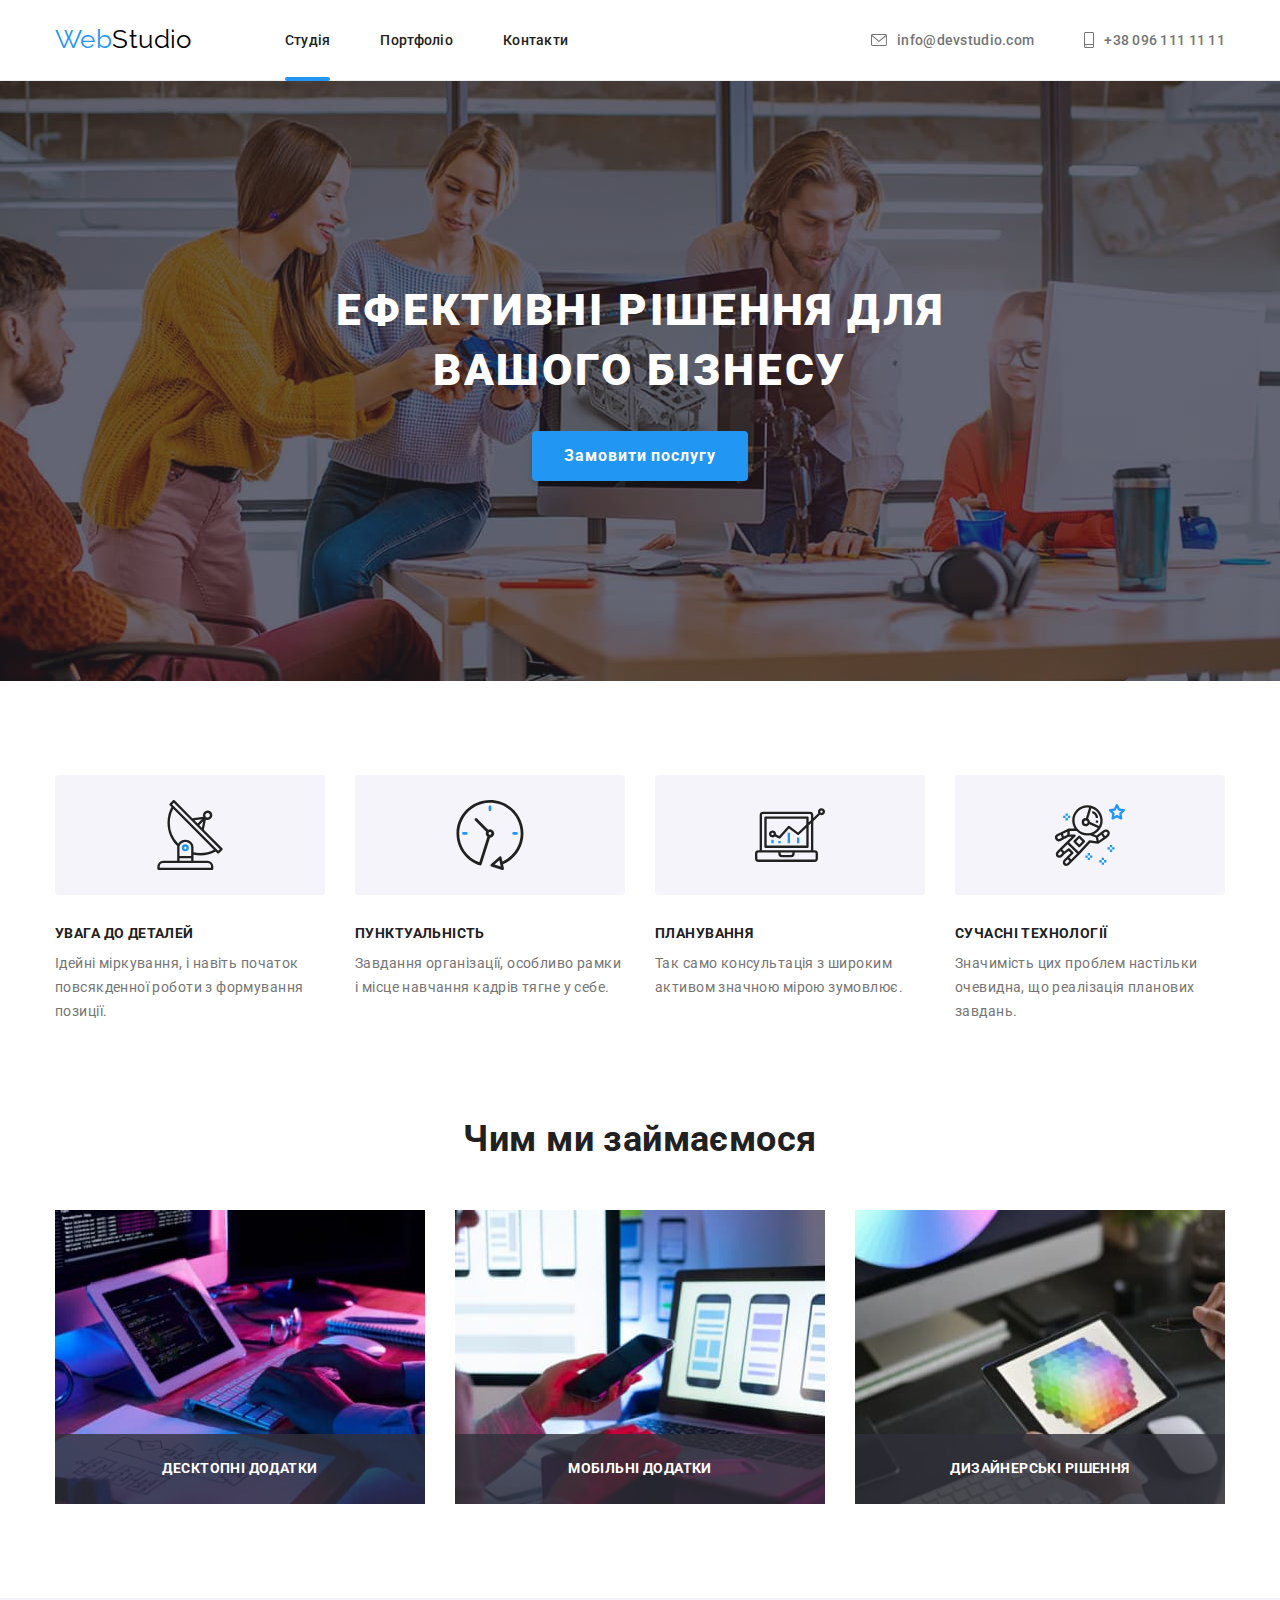
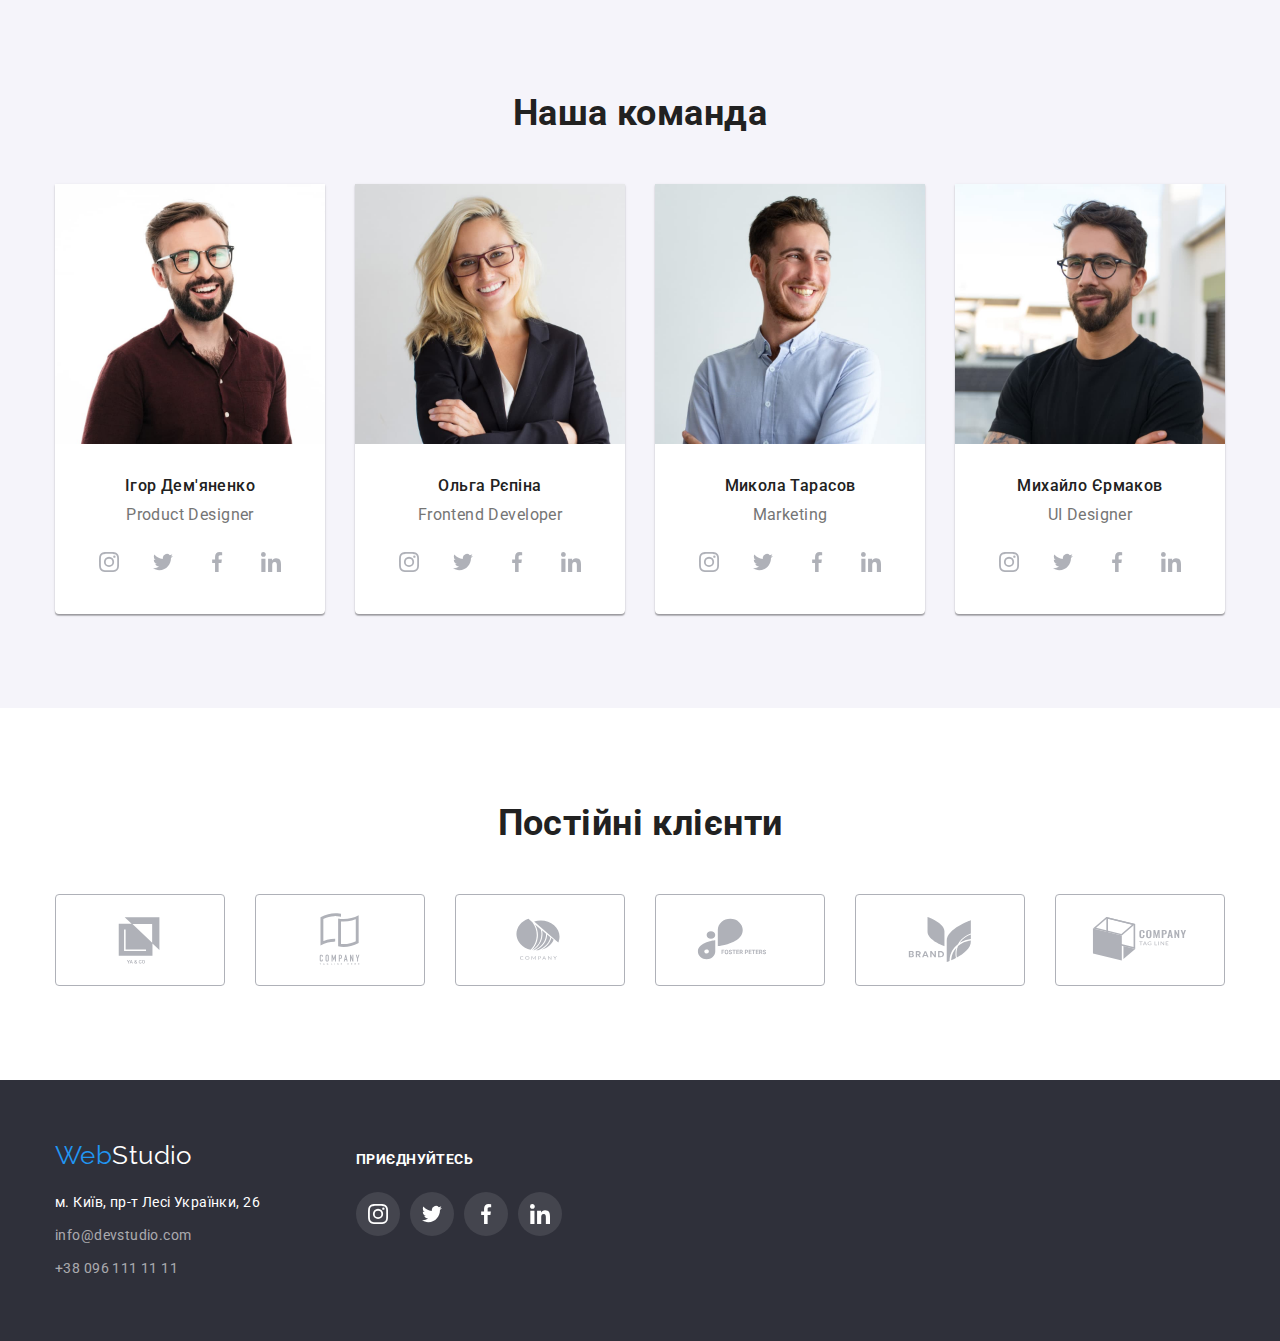
==== index.html @ 9f44be75 "hw-05" ====
<!DOCTYPE html>
<html lang="uk">
  <head>
    <link
      href="https://fonts.googleapis.com/css2?family=Raleway:wght@700&family=Roboto:wght@400;500;700;900&display=swap"
      rel="stylesheet"
    />

    <meta charset="UTF-8" />
    <meta http-equiv="X-UA-Compatible" content="IE=edge" />
    <meta name="viewport" content="width=device-width, initial-scale=1.0" />
    <title>Студія</title>

    <link
      rel="stylesheet"
      href="https://cdnjs.cloudflare.com/ajax/libs/modern-normalize/1.1.0/modern-normalize.min.css"
    />
    <link rel="stylesheet" href="./css/styles.css" />
  </head>

  <body>
    <!-- HEADER -->
    <header class="header">
      <div class="container">
        <nav class="main-nav">
          <a href="/" class="logo"><span class="logo-blue-part">Web</span>Studio</a>
          <ul class="site-nav list">
            <li class="nav-item">
              <a href="./index.html" class="header-menu current">Студія</a>
            </li>
            <li class="nav-item">
              <a href="./portfolio.html" class="header-menu">Портфоліо</a>
            </li>
            <li class="item">
              <a href="#" class="header-menu">Контакти</a>
            </li>
          </ul>
        </nav>

        <ul class="list header-contacts">
          <li class="item">
            <a href="mailto:info@devstudio.com" class="contact-mail link">
              <svg class="icon" width="16" height="12">
                <use href="./images/icons.svg#envelope"></use>
              </svg>
              info@devstudio.com
            </a>
          </li>

          <li class="item">
            <a href="tel:+380961111111" class="contact-phone link">
              <svg class="icon" width="10" height="16">
                <use href="./images/icons.svg#smartphone"></use>
              </svg>
              +38 096 111 11 11
            </a>
          </li>
        </ul>
      </div>
    </header>

    <main>
      <!-- HERO -->
      <section class="hero">
        <div class="container">
          <h1 class="hero-title">Ефективні рішення для<br />вашого бізнесу</h1>
          <button type="button" class="hero-btn" data-modal-open>Замовити послугу</button>
        </div>
      </section>

      <!-- ADVANTAGES -->
      <section class="advantages section">
        <div class="container">
          <h2 class="visually-hidden">Переваги</h2>

          <ul class="list">
            <li class="advantages-unit">
              <div class="icon-field">
                <svg width="70" height="70">
                  <use href="./images/icons.svg#antenna"></use>
                </svg>
              </div>
              <h3 class="advantages-title">УВАГА ДО ДЕТАЛЕЙ</h3>
              <p class="advantages-description">
                Ідейні міркування, і навіть початок повсякденної роботи з формування позиції.
              </p>
            </li>

            <li class="advantages-unit">
              <div class="icon-field">
                <svg width="70" height="70">
                  <use href="./images/icons.svg#clock"></use>
                </svg>
              </div>
              <h3 class="advantages-title">ПУНКТУАЛЬНІСТЬ</h3>
              <p class="advantages-description">
                Завдання організації, особливо рамки і місце навчання кадрів тягне у себе.
              </p>
            </li>

            <li class="advantages-unit">
              <div class="icon-field">
                <svg width="70" height="70">
                  <use href="./images/icons.svg#diagram"></use>
                </svg>
              </div>
              <h3 class="advantages-title">ПЛАНУВАННЯ</h3>
              <p class="advantages-description">
                Так само консультація з широким активом значною мірою зумовлює.
              </p>
            </li>

            <li class="advantages-unit">
              <div class="icon-field">
                <svg width="70" height="70">
                  <use href="./images/icons.svg#astronaut"></use>
                </svg>
              </div>
              <h3 class="advantages-title">СУЧАСНІ ТЕХНОЛОГІЇ</h3>
              <p class="advantages-description">
                Значимість цих проблем настільки очевидна, що реалізація планових завдань.
              </p>
            </li>
          </ul>
        </div>
      </section>

      <!-- ABOUT -->
      <section class="about section">
        <div class="container">
          <h2 class="title">Чим ми займаємося</h2>

          <ul class="list">
            <li class="about-unit">
              <img
                class="about-picture"
                src="./images/developer.jpg"
                alt="Написання кода по алгоритму"
                width="370"
                height="294"
              />
              <div class="about-decoration">
                <h3 class="decoration-title">Десктопні додатки</h3>
              </div>
            </li>

            <li class="about-unit">
              <img
                class="about-picture"
                src="./images/mobile-application-development.jpg"
                alt="Розробка мобільного додатка"
                width="370"
                height="294"
              />
              <div class="about-decoration">
                <h3 class="decoration-title">Мобільні додатки</h3>
              </div>
            </li>

            <li class="about-unit">
              <img
                class="about-picture"
                src="./images/color-palette.jpg"
                alt="Палітра кольорів на планшеті"
                width="370"
                height="294"
              />
              <div class="about-decoration">
                <h3 class="decoration-title">Дизайнерські рішення</h3>
              </div>
            </li>
          </ul>
        </div>
      </section>

      <!-- STAFF -->
      <section class="staff section">
        <div class="container">
          <h2 class="title">Наша команда</h2>

          <ul class="list">
            <li class="staff-unit">
              <img
                class="picture"
                src="./images/igor-demianenko.jpg"
                alt="Ігор Дем'яненко"
                width="270"
                height="260"
              />
              <div class="content">
                <h3 class="staff-name">Ігор Дем'яненко</h3>
                <p class="staff-role">Product Designer</p>

                <ul class="staff-icon">
                  <li>
                    <a href="#" rel="noreferrer noopener nofollow" class="icon">
                      <svg width="20" height="20">
                        <use href="./images/icons.svg#instagram"></use>
                      </svg>
                    </a>
                  </li>

                  <li>
                    <a href="#" rel="noreferrer noopener nofollow" class="icon">
                      <svg width="20" height="20">
                        <use href="./images/icons.svg#twitter"></use>
                      </svg>
                    </a>
                  </li>

                  <li>
                    <a href="#" rel="noreferrer noopener nofollow" class="icon">
                      <svg width="20" height="20">
                        <use href="./images/icons.svg#facebook"></use>
                      </svg>
                    </a>
                  </li>

                  <li>
                    <a href="#" rel="noreferrer noopener nofollow" class="icon">
                      <svg width="20" height="20">
                        <use href="./images/icons.svg#linkedin"></use>
                      </svg>
                    </a>
                  </li>
                </ul>
              </div>
            </li>

            <li class="staff-unit">
              <img
                class="picture"
                src="./images/olga-repina.jpg"
                alt="Ольга Рєпіна"
                width="270"
                height="260"
              />
              <div class="content">
                <h3 class="staff-name">Ольга Рєпіна</h3>
                <p class="staff-role">Frontend Developer</p>

                <ul class="staff-icon">
                  <li>
                    <a href="#" rel="noreferrer noopener nofollow" class="icon">
                      <svg width="20" height="20">
                        <use href="./images/icons.svg#instagram"></use>
                      </svg>
                    </a>
                  </li>

                  <li>
                    <a href="#" rel="noreferrer noopener nofollow" class="icon">
                      <svg width="20" height="20">
                        <use href="./images/icons.svg#twitter"></use>
                      </svg>
                    </a>
                  </li>

                  <li>
                    <a href="#" rel="noreferrer noopener nofollow" class="icon">
                      <svg width="20" height="20">
                        <use href="./images/icons.svg#facebook"></use>
                      </svg>
                    </a>
                  </li>

                  <li>
                    <a href="#" rel="noreferrer noopener nofollow" class="icon">
                      <svg width="20" height="20">
                        <use href="./images/icons.svg#linkedin"></use>
                      </svg>
                    </a>
                  </li>
                </ul>
              </div>
            </li>

            <li class="staff-unit">
              <img
                class="picture"
                src="./images/mykola-tarasov.jpg"
                alt="Микола Тарасов"
                width="270"
                height="260"
              />
              <div class="content">
                <h3 class="staff-name">Микола Тарасов</h3>
                <p class="staff-role">Marketing</p>

                <ul class="staff-icon">
                  <li>
                    <a href="#" rel="noreferrer noopener nofollow" class="icon">
                      <svg width="20" height="20">
                        <use href="./images/icons.svg#instagram"></use>
                      </svg>
                    </a>
                  </li>

                  <li>
                    <a href="#" rel="noreferrer noopener nofollow" class="icon">
                      <svg width="20" height="20">
                        <use href="./images/icons.svg#twitter"></use>
                      </svg>
                    </a>
                  </li>

                  <li>
                    <a href="#" rel="noreferrer noopener nofollow" class="icon">
                      <svg width="20" height="20">
                        <use href="./images/icons.svg#facebook"></use>
                      </svg>
                    </a>
                  </li>

                  <li>
                    <a href="#" rel="noreferrer noopener nofollow" class="icon">
                      <svg width="20" height="20">
                        <use href="./images/icons.svg#linkedin"></use>
                      </svg>
                    </a>
                  </li>
                </ul>
              </div>
            </li>

            <li class="staff-unit">
              <img
                class="picture"
                src="./images/mykhailo-ermakov.jpg"
                alt="Михайло Єрмаков"
                width="270"
                height="260"
              />
              <div class="content">
                <h3 class="staff-name">Михайло Єрмаков</h3>
                <p class="staff-role">UI Designer</p>

                <ul class="staff-icon">
                  <li>
                    <a href="#" rel="noreferrer noopener nofollow" class="icon">
                      <svg width="20" height="20">
                        <use href="./images/icons.svg#instagram"></use>
                      </svg>
                    </a>
                  </li>

                  <li>
                    <a href="#" rel="noreferrer noopener nofollow" class="icon">
                      <svg width="20" height="20">
                        <use href="./images/icons.svg#twitter"></use>
                      </svg>
                    </a>
                  </li>

                  <li>
                    <a href="#" rel="noreferrer noopener nofollow" class="icon">
                      <svg width="20" height="20">
                        <use href="./images/icons.svg#facebook"></use>
                      </svg>
                    </a>
                  </li>

                  <li>
                    <a href="#" rel="noreferrer noopener nofollow" class="icon">
                      <svg width="20" height="20">
                        <use href="./images/icons.svg#linkedin"></use>
                      </svg>
                    </a>
                  </li>
                </ul>
              </div>
            </li>
          </ul>
        </div>
      </section>

      <!-- CLIENTS -->
      <section class="clients-section section">
        <div class="container">
          <h2 class="title">Постійні клієнти</h2>
          <ul class="clients">
            <li class="client-icon">
              <a href="#" rel="noreferrer noopener nofollow" class="icon-link">
                <svg class="icon" width="106" height="60">
                  <use href="./images/icons.svg#client-one"></use>
                </svg>
              </a>
            </li>
            <li class="client-icon">
              <a href="#" rel="noreferrer noopener nofollow" class="icon-link">
                <svg class="icon" width="106" height="60">
                  <use href="./images/icons.svg#client-two"></use>
                </svg>
              </a>
            </li>
            <li class="client-icon">
              <a href="#" rel="noreferrer noopener nofollow" class="icon-link">
                <svg class="icon" width="106" height="60">
                  <use href="./images/icons.svg#client-three"></use>
                </svg>
              </a>
            </li>
            <li class="client-icon">
              <a href="#" rel="noreferrer noopener nofollow" class="icon-link">
                <svg class="icon" width="106" height="60">
                  <use href="./images/icons.svg#client-four"></use>
                </svg>
              </a>
            </li>
            <li class="client-icon">
              <a href="#" rel="noreferrer noopener nofollow" class="icon-link">
                <svg class="icon" width="106" height="60">
                  <use href="./images/icons.svg#client-five"></use>
                </svg>
              </a>
            </li>
            <li class="client-icon">
              <a href="#" rel="noreferrer noopener nofollow" class="icon-link">
                <svg class="icon" width="106" height="60">
                  <use href="./images/icons.svg#client-six"></use>
                </svg>
              </a>
            </li>
          </ul>
        </div>
      </section>
    </main>

    <!-- FOOTER -->
    <footer class="footer">
      <div class="container">
        <div>
          <a href="/" class="logo"><span class="logo-blue-part">Web</span>Studio</a>
          <address>
            <ul class="list footer-contacts">
              <li class="item">
                <a href="#" class="footer-location">м. Київ, пр-т Лесі Українки, 26</a>
              </li>
              <li class="item">
                <a href="mailto:info@devstudio.com" class="footer-mail">info@devstudio.com</a>
              </li>
              <li class="item">
                <a href="tel:+380961111111" class="footer-phone">+38 096 111 11 11</a>
              </li>
            </ul>
          </address>
        </div>

        <div class="join-us">
          <p class="join">приєднуйтесь</p>

          <ul class="footer-icons">
            <li>
              <a href="#" rel="noreferrer noopener nofollow" class="join-icon">
                <svg width="20" height="20">
                  <use href="./images/icons.svg#instagram"></use>
                </svg>
              </a>
            </li>

            <li>
              <a href="#" rel="noreferrer noopener nofollow" class="join-icon">
                <svg width="20" height="20">
                  <use href="./images/icons.svg#twitter"></use>
                </svg>
              </a>
            </li>

            <li>
              <a href="#" rel="noreferrer noopener nofollow" class="join-icon">
                <svg width="20" height="20">
                  <use href="./images/icons.svg#facebook"></use>
                </svg>
              </a>
            </li>

            <li>
              <a href="#" rel="noreferrer noopener nofollow" class="join-icon">
                <svg width="20" height="20">
                  <use href="./images/icons.svg#linkedin"></use>
                </svg>
              </a>
            </li>
          </ul>
        </div>
      </div>
    </footer>

    <!-- BACKDROP -->

    <div class="backdrop is-hidden" data-modal>
      <div class="modal">
        <button type="button" data-modal-close class="modal-btn">
          <svg class="close-cross" width="11" height="11">
            <use href="./images/icons.svg#close-cross"></use>
          </svg>
        </button>
      </div>
    </div>

    <!-- JS-SCRIPT -->

    <script src="./js/modal.js"></script>
  </body>
</html>
---- css/styles.css ----
:root {
    --main-text-color: #757575;
    --secondary-text-color: #212121;
    --border-color: #ECECEC;
    --color-in-action: #2196F3;
    --ftr-background-color: #2F303A;
    --hero-button-action-background-color: #188CE8;
    --white-color: #FFFFFF;
    --black-color: #000000;
    --main-background-color: #F5F4FA;
    --ftr-contact-text-color: rgba(255, 255, 255, 0.6);
    --project-border-color: #EEEEEE;
    --icons-grey: #AFB1B8;

    --timing-function: cubic-bezier(0.4, 0, 0.2, 1);
    }

body {
    font-family: 'Roboto', 'Helvetica Neue', 'Verdana', 'Tahoma', sans-serif;
    color: var(--secondary-text-color);
    font-size: 14px;
    letter-spacing: 0.03em;
    background-color: var(--white-color);
}

h1,
h2,
h3,
p,
ul {
    margin: 0;padding: 0;
}

.container {
    width: 1200px;

    margin-left: auto;
    margin-right: auto;
    padding-left: 15px;
    padding-right: 15px;
}

.section {
    padding-top: 94px;
    padding-bottom: 94px;
}

.list {
    list-style: none;
}

.backdrop {
    position: fixed;

    top: 0;
    left: 0;

    width: 100%;
    height: 100%;

    background-color: rgba(0, 0, 0, 0.2);

    transition: opacity 400ms var(--timing-function);

    opacity: 1;
}

.backdrop.is-hidden {
    opacity: 0;
    pointer-events: none;
}

.backdrop.is-hidden .modal {
    transform: translate(-50%, -50%) rotate(-180deg) scale(0);
}

.modal {
    position: absolute;

    top: 50%;
    left: 50%;

    width: 528px;
    height: 581px;

    background-color: var(--white-color);

    box-shadow: 0px 1px 3px rgba(0, 0, 0, 0.12), 0px 1px 1px rgba(0, 0, 0, 0.14), 0px 2px 1px rgba(0, 0, 0, 0.2);
    border-radius: 4px;

    transform: translate(-50%, -50%) rotate(0) scale(1);
    transition: transform 400ms var(--timing-function);
}

.modal-btn {
    position: absolute;

    top: 8px;
    right: 8px;

    width: 30px;
    height: 30px;

    cursor: pointer;

    border-radius: 50%;
    border-width: 1px;
    background-color: #fff;
    border-color: rgba(0, 0, 0, 0.1);
}

.close-cross {
    position: absolute;

    top: 50%;
    left: 50%;
    transform: translate(-50%, -50%);

    fill: var(--black-color);

    transition: fill 250ms var(--timing-function);
}

.close-cross:hover,
.close-cross:focus {
    fill: var(--color-in-action);
}

.header {
    border-bottom: 1px solid var(--border-color);
}

.header .logo {
    margin-right: 93px;
    padding-top: 24px;
    padding-bottom: 25px;
}


.logo {
    font-family: 'Raleway', sans-serif;
    font-size: 26px;
    line-height: 1.17;
    text-decoration: none;
    color: var(--black-color);
}

.logo-blue-part {
    color: var(--color-in-action);
}

.site-nav {
    display: flex;
}

.nav-item {
    position: relative;
}

.site-nav .nav-item:not(:last-child) {
    margin-right: 50px;
}

.header-menu {
    display: block;
    padding-top: 32px;
    padding-bottom: 32px;

    text-decoration: none;
    font-weight: 500;
    line-height: 1.17;
    letter-spacing: 0.02em;
    color: var(--secondary-text-color);

    transition: color 250ms var(--timing-function);
}

.header-menu:hover,
.header-menu:focus {
    color: var(--color-in-action);
    }

.current:visited {
    color: var(--color-in-action);
}

.nav-item .current::after {
    content: '';

    position: absolute;

    bottom: -1px;
    left: 0;

    width: 100%;
    height: 4px;

    border-radius: 2px;

    background-color: var(--color-in-action);
}

.header .container,
.main-nav {
    display: flex;
    align-items: center;
}

.header-contacts {
    display: flex;
    margin-left: auto;
}

.header-contacts .link {
    display: flex;
    align-items: center;

    color: var(--main-text-color);

    text-decoration: none;
    font-weight: 500;
    line-height: 1.17;
    letter-spacing: 0.02em;

    transition: color 250ms var(--timing-function);
}

.header-contacts .item + .item {
    margin-left: 50px;
}

.header-contacts .link:hover,
.header-contacts .link:focus {
    color: var(--color-in-action);

}

.header-contacts .icon {
    margin-right: 10px;
    fill: currentColor;
}

.footer {
    padding-top: 60px;
    padding-bottom: 60px;

    background-color: var(--ftr-background-color);
}

.footer .container {
    display: flex;

    align-items: baseline;
}

.footer .logo,
.footer-location,
.footer-mail{
    display: block;
}

.footer .logo {
    margin-bottom: 20px;

    color: var(--white-color);
}

.footer-location,
.footer-mail {
    margin-bottom: 9px;
}

.footer-contacts {
    line-height: 1.71;
    width: 231px;

}

.footer-location,
.footer-mail,
.footer-phone {
    text-decoration: none;
    color: var(--white-color);
    font-style: normal;

    transition: color 250ms var(--timing-function);
}

.footer-mail,
.footer-phone {
    color: var(--ftr-contact-text-color);
}

.footer-location:hover, .footer-location:focus,
.footer-mail:hover, .footer-mail:focus,
.footer-phone:hover, .footer-phone:focus {
    color: var(--color-in-action);
}

.join-us {
    margin-left: 70px;
}

.footer .join {
    font-weight: 700;
    line-height: 1.7;
    color: var(--white-color);
    text-transform: uppercase;

    margin-bottom: 20px;
}

.footer-icons {
    display: flex;
    gap: 10px;

    justify-content: center;

    list-style: none;
    margin: 0;
}

.footer-icons .join-icon {
    display: flex;

    align-items: center;
    justify-content: center;

    fill: var(--white-color);

    background-color: rgba(255, 255, 255, 0.1);

    width: 44px;
    height: 44px;
    border-radius: 50%;

    transition: background-color 250ms var(--timing-function);
}



.footer-icons .join-icon:hover,
.footer-icons .join-icon:focus {
    background-color: var(--color-in-action);

    width: 44px;
    height: 44px;

    fill: var(--white-color);
}

.hero {
    height: 600px;
    max-width: 1600px;

    padding-top: 200px;
    padding-bottom: 200px;

    margin: 0 auto;

    background-color: #C4C4C4;

    background-image: linear-gradient(to right, rgba(47, 48, 58, 0.4), rgba(47, 48, 58, 0.4)), url('../images/hero-image.jpg');
    background-repeat: no-repeat;
    background-size: cover;
    background-position: center;

    text-align: center;
}

.hero-title {
    margin-top: 0;
    margin-bottom: 30px;

    color: var(--white-color);
    font-weight: 900;
    font-size: 44px;
    line-height: 1.36;
    letter-spacing: 0.06em;
    text-transform: uppercase;
}

.hero-btn {
    display: flex;

    justify-content: center;
    align-items: center;

    width: 216px;
    height: 50px;

    border-radius: 4px;
    border: none;

    margin-left: auto;
    margin-right: auto;

    font-family: inherit;
    cursor: pointer;
    color: var(--white-color);
    font-weight: 700;
    font-size: 16px;
    line-height: 1.88;
    letter-spacing: 0.06em;

    background-color: var(--color-in-action);
    box-shadow: 0px 4px 4px rgba(0, 0, 0, 0.15);

    transition: background-color 250ms var(--timing-function);
}

.hero-btn:hover,
.hero-btn:focus {
    background-color: var(--hero-button-action-background-color);
}

.title {
    color: var(--secondary-text-color);
    font-weight: 700;
    font-size: 36px;
    line-height: 1.17;
    text-align: center;
}

.visually-hidden {
    position: absolute;
    width: 1px;
    height: 1px;
    margin: -1px;
    border: 0;
    padding: 0;
    clip: rect(0 0 0 0);
    overflow: hidden;
}

.advantages {
    padding-bottom: 0;
}

.advantages .list,
.projects-container .list,
.about .list,
.staff .list {
    display: flex;

    gap: 30px;
}

.advantages-unit,
.staff-unit {
    flex-basis: calc((100% - 90px) / 4);
}

.advantages-unit .icon-field {
    display: flex;

    justify-content: center;
    align-items: center;

    width: 270px;
    height: 120px;

    margin-bottom: 30px;


    background: var(--main-background-color);
    border-radius: 4px;
}

.advantages-title {
    margin-bottom: 10px;

    color: var(--secondary-text-color);
    font-weight: 700;
    line-height: 1.17;
    font-size: 14px;
}

.advantages-description {
    color: var(--main-text-color);
    line-height: 1.71;
}

.about-unit {
    position: relative;

    flex-basis: calc((100% - 60px) / 3);
}

.about .about-decoration {
    position: absolute;

    width: 370px;
    height: 70px;

    right: 0;
    bottom: 0;

    background-color: rgba(47, 48, 58, 0.8);

    display: flex;

    justify-content: center;
    align-items: center;
}

.about .decoration-title {
    font-size: 14px;
    font-weight: 700;
    line-height: 1.17;

    color: var(--white-color);

    text-transform: uppercase;
}


.about-picture {
    display: block;
}

.staff {
    background-color: var(--main-background-color);
}

.about .title, 
.staff .title,
.clients-section .title {
    margin-bottom: 50px;
}

.staff-unit {
    text-align: center;

    background-color: var(--white-color);
    box-shadow: 0px 1px 3px rgba(0, 0, 0, 0.12), 0px 1px 1px rgba(0, 0, 0, 0.14), 0px 2px 1px rgba(0, 0, 0, 0.2);
    border-radius: 0px 0px 4px 4px;
}

.staff .content {
    padding-top: 30px;
    padding-bottom: 30px;
}

.staff-name {
    margin-bottom: 10px;

    color: var(--secondary-text-color);
    font-weight: 500;
    font-size: 16px;
    line-height: 1.17;
}

.staff-role {
    color: var(--main-text-color);
    font-size: 16px;
    line-height: 1.17;
    margin-bottom: 16px;
}

.staff .staff-icon {
    display: flex;
    gap: 10px;

    justify-content: center;

    list-style: none;
    margin: 0;
}

.staff .icon {
    display: flex;

    align-items: center;
    justify-content: center;

    fill: var(--icons-grey);

    background-color: inherit;
    
    width: 44px;
    height: 44px;
    border-radius: 50%;

    transition: background-color 250ms var(--timing-function), fill 250ms var(--timing-function);;
}

.staff .icon:hover,
.staff .icon:focus {
    background-color: var(--color-in-action);

    fill: var(--white-color);
}

.clients {
    display: flex;

    gap: 30px;
    
    list-style: none;

    margin: 0;
    padding: 0;
}

.clients .client-icon {
    flex-basis: calc((100% - 150px) / 6);
    height: 92px;

    border: 1px solid var(--icons-grey);
    border-radius: 4px;

    transition: border-color 250ms var(--timing-function);
}

.clients .client-icon:hover,
.clients .client-icon:focus {
    border-color: var(--color-in-action);
} 

.clients .icon-link {
    display: flex;

    justify-content: center;
    align-items: center;

    width: 100%;
    height: 100%;

    margin-left: auto;
    margin-right: auto;

    color: var(--icons-grey);

    transition: color 250ms var(--timing-function);
}

.client-icon:hover > .icon-link,
.client-icon:focus > .icon-link {
    color: var(--color-in-action);
}

.icon-link .icon {
    fill: currentColor;
}

.client-icon .icon-link:hover,
.client-icon .icon-link:focus {
    color: var(--color-in-action);
}

.filter-buttons {
    display: flex;

    justify-content: center;

    margin-bottom: 50px;
}

.filter-buttons .btn {
    padding: 6px 22px;

    font-family: inherit;
    cursor: pointer;
    color: var(--secondary-text-color);
    font-weight: 500;
    font-size: 16px;
    line-height: 1.63;
    background-color: var(--main-background-color);
    border-radius: 4px;
    border: none;

    transition: background-color 250ms var(--timing-function), color 250ms var(--timing-function), box-shadow 250ms var(--timing-function);
}

.filter-buttons .item:not(:last-child) {
    margin-right: 8px;
}

.filter-buttons .btn:hover,
.filter-buttons .btn:focus {
    color: var(--white-color);
    background-color: var(--color-in-action);
    box-shadow: 0px 4px 4px rgba(0, 0, 0, 0.25);
}

.projects {
    margin-left: auto;
    margin-right: auto;
}

.projects-container .list {
    flex-wrap: wrap;
}

.project-unit {
    flex-basis: calc((100% - 60px) / 3);

    transition: box-shadow 250ms var(--timing-function);
}

.project-unit:hover {
    box-shadow: 0px 1px 1px rgba(0, 0, 0, 0.12), 0px 4px 4px rgba(0, 0, 0, 0.06), 1px 4px 6px rgba(0, 0, 0, 0.16);
}

.project-unit .project-content {
    border: 1px solid var(--project-border-color);
    border-top-style: none;
    padding: 20px 24px;
}

.project {
    text-decoration: none;
}

.thumb {   
    position: relative;

    width: 370px;
    height: 294px;

    overflow: hidden;
}

.overlay {
    position: absolute;

    top: 0;
    left: 0;

    width: 100%;
    height: 100%;

    background: rgba(33, 150, 243, 0.9);

    transform: translateY(100%);
    
    transition: transform 250ms var(--timing-function);
}

.project-unit:hover .overlay {
    transform: translateY(0);
}

.overlay-text {
    color: var(--white-color);

    width: 322px;

    font-size: 18px;
    line-height: 1.56;

    padding-top: 63px;
    padding-left: 24px;

    
}

.project-name {
    margin-bottom: 4px;

    color: var(--secondary-text-color);
    font-weight: 700;
    font-size: 18px;
    line-height: 2;
    letter-spacing: 0.06em;
}
.project-description {
    color: var(--main-text-color);
    font-size: 16px;
    line-height: 1.88;
}
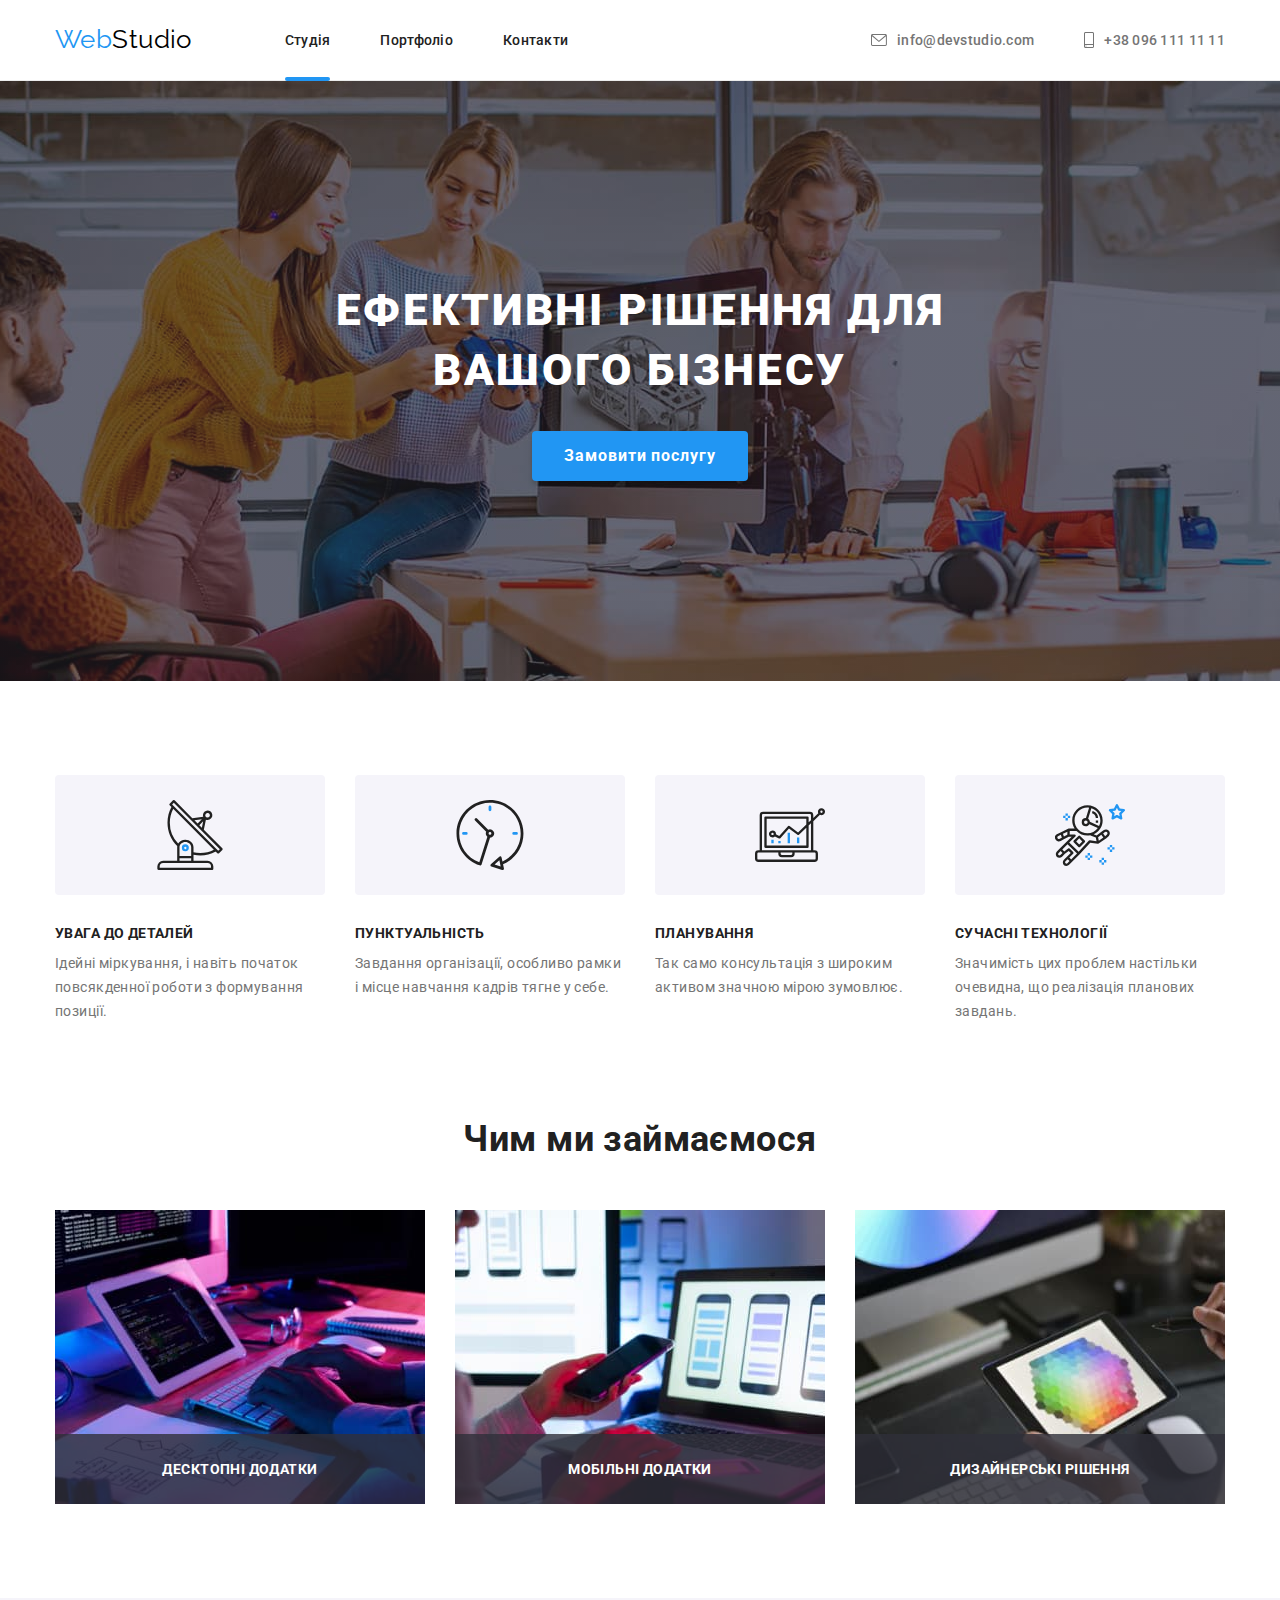
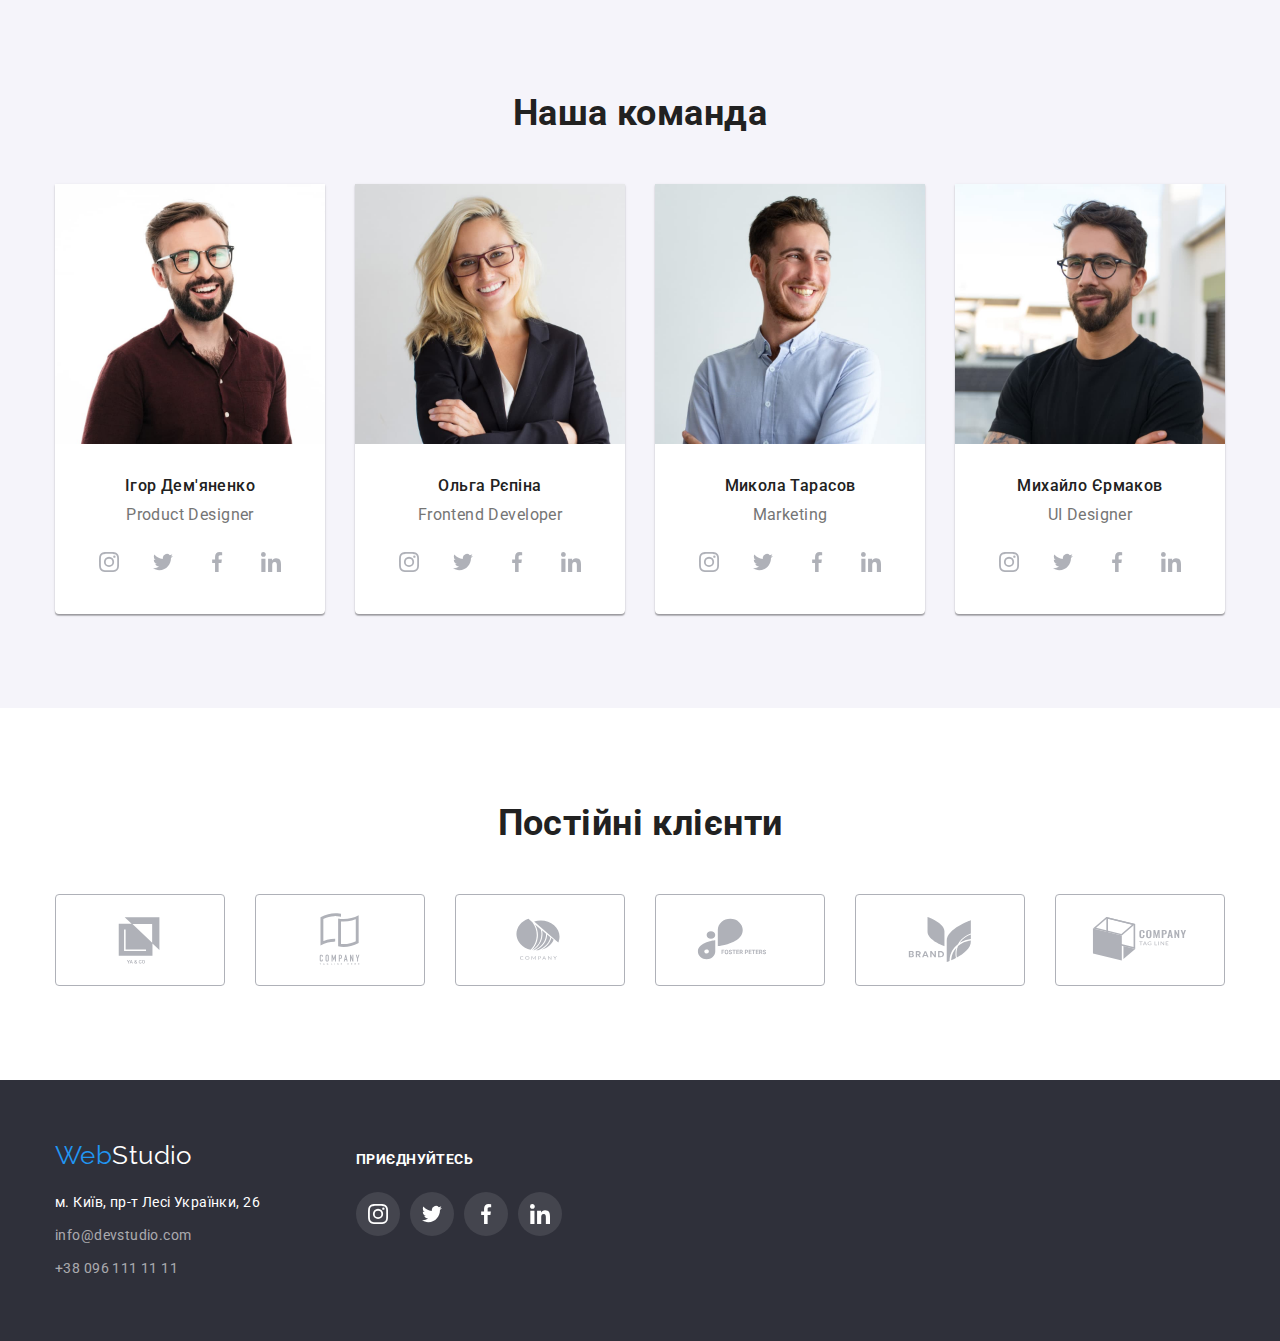
==== commit e7e64b99: "hw-5 about section modifying" ====
--- a/index.html
+++ b/index.html
@@ -139,9 +139,7 @@
                 width="370"
                 height="294"
               />
-              <div class="about-decoration">
-                <h3 class="decoration-title">Десктопні додатки</h3>
-              </div>
+              <p class="decoration-title">Десктопні додатки</p>
             </li>
 
             <li class="about-unit">
@@ -152,9 +150,7 @@
                 width="370"
                 height="294"
               />
-              <div class="about-decoration">
-                <h3 class="decoration-title">Мобільні додатки</h3>
-              </div>
+              <p class="decoration-title">Мобільні додатки</p>
             </li>
 
             <li class="about-unit">
@@ -165,9 +161,7 @@
                 width="370"
                 height="294"
               />
-              <div class="about-decoration">
-                <h3 class="decoration-title">Дизайнерські рішення</h3>
-              </div>
+              <p class="decoration-title">Дизайнерські рішення</p>
             </li>
           </ul>
         </div>
--- a/css/styles.css
+++ b/css/styles.css
@@ -487,7 +487,7 @@
     flex-basis: calc((100% - 60px) / 3);
 }
 
-.about .about-decoration {
+/* .about .about-decoration {
     position: absolute;
 
     width: 370px;
@@ -502,16 +502,26 @@
 
     justify-content: center;
     align-items: center;
-}
+} */
 
 .about .decoration-title {
-    font-size: 14px;
+    position: absolute;
+
+    left: 0;
+    bottom: 0;
+    
     font-weight: 700;
-    line-height: 1.17;
+    /* line-height: 1.17; */
+    line-height: 5;
+
+    width: 100%;
+
+    text-align: center;
 
     color: var(--white-color);
 
     text-transform: uppercase;
+    background-color: rgba(47, 48, 58, 0.8);
 }
 
 
